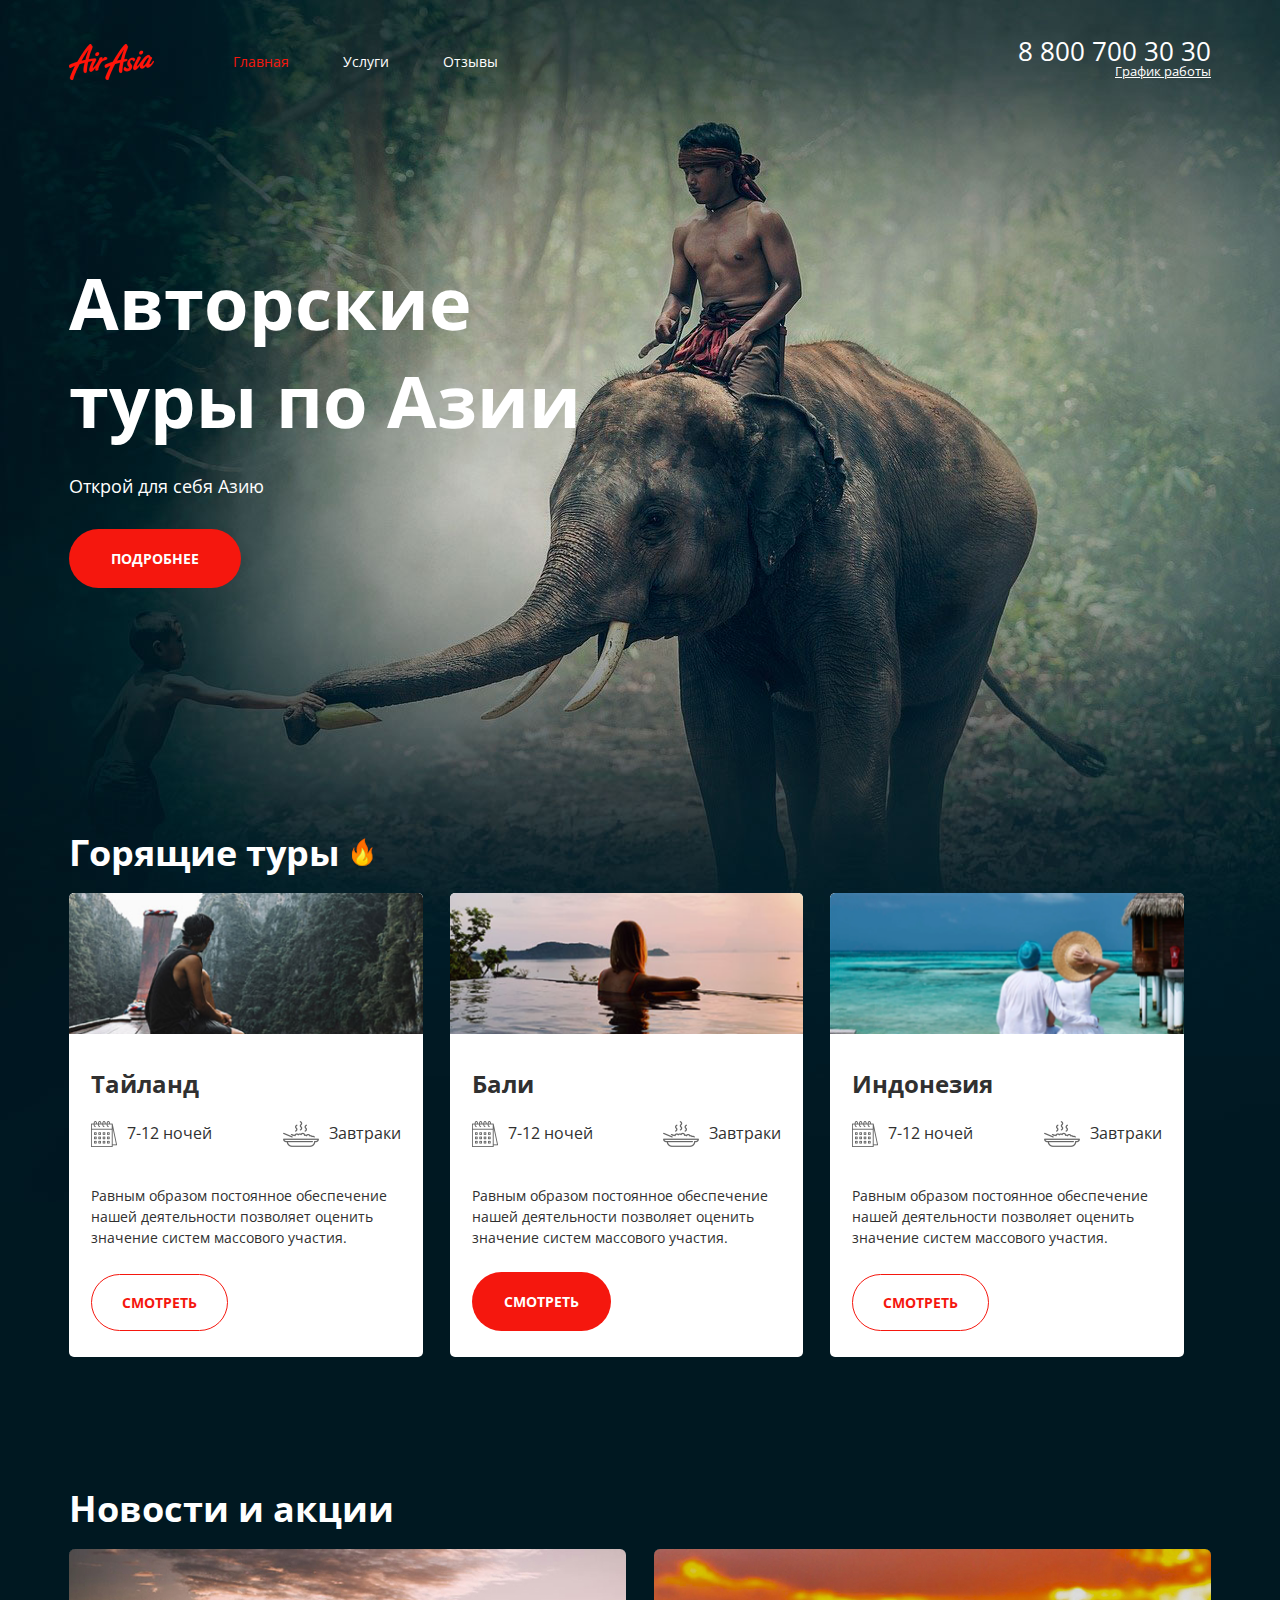
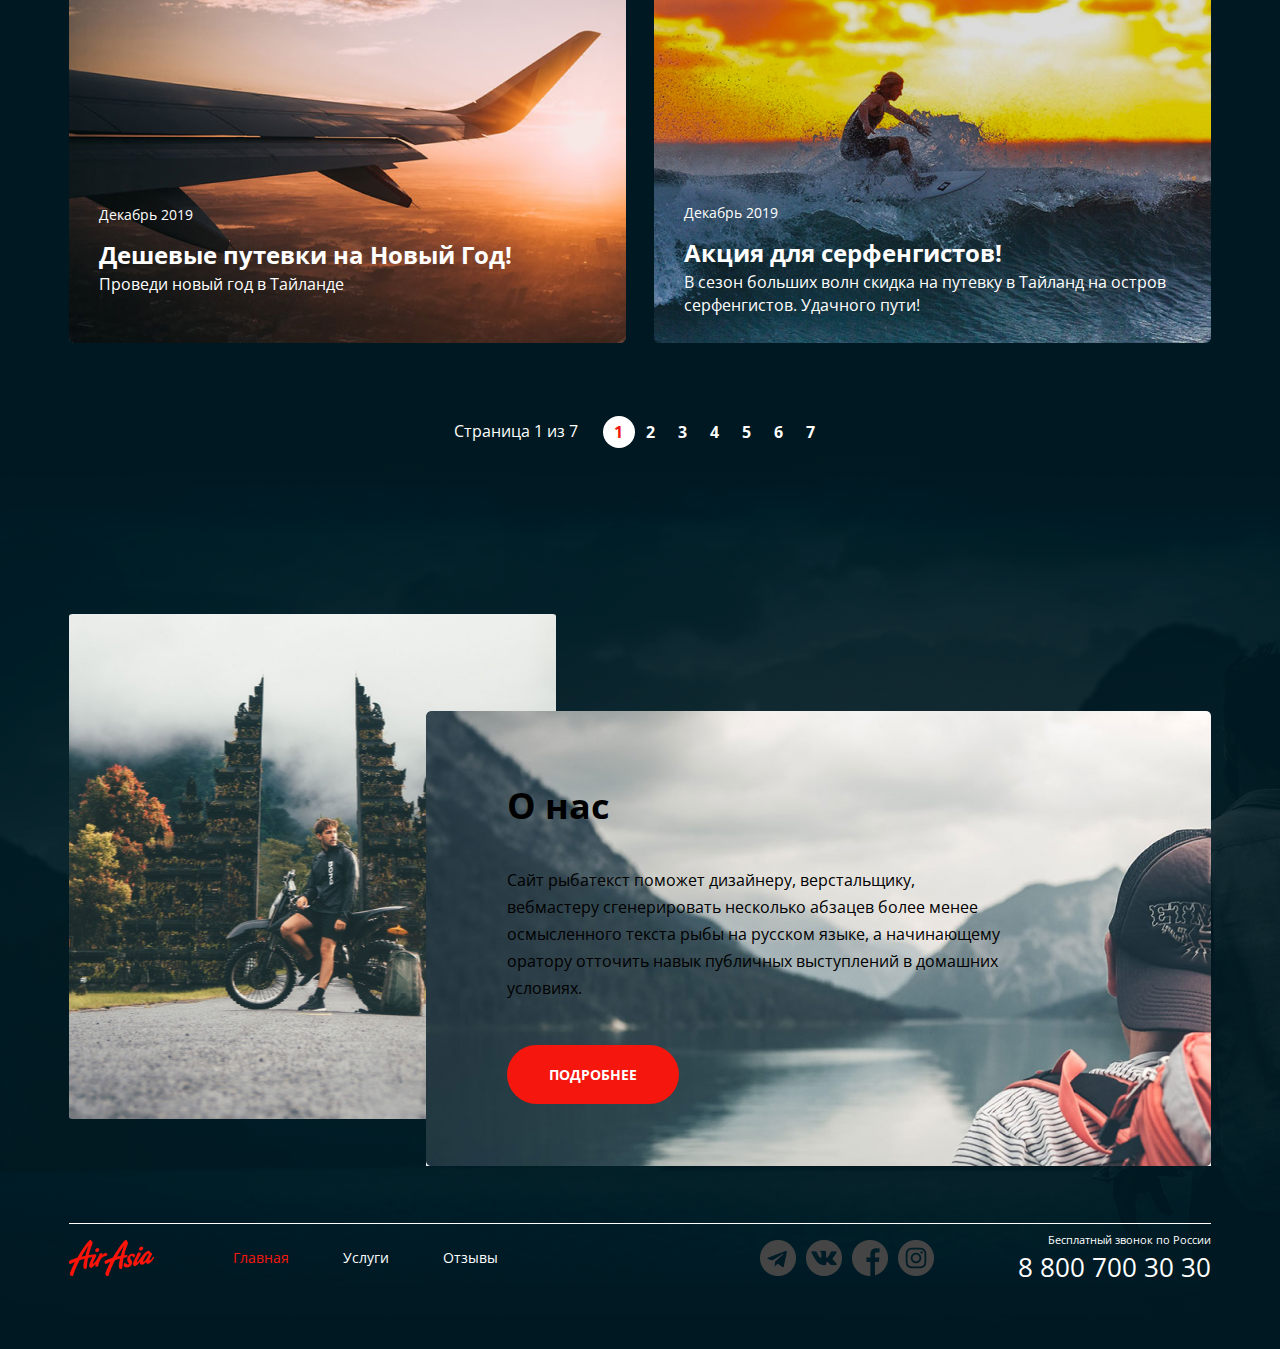
==== index.html @ 2a8212cf "загрузила файлы" ====
<!DOCTYPE html>
<html lang="ru">

<head>
  <meta charset="UTF-8">
  <meta http-equiv="X-UA-Compatible" content="IE=edge">
  <meta name="viewport" content="width=device-width, initial-scale=1.0">
  <link rel="preconnect" href="https://fonts.googleapis.com">
  <link rel="preconnect" href="https://fonts.gstatic.com" crossorigin>
  <link href="https://fonts.googleapis.com/css2?family=Open+Sans:wght@300;400;700&display=swap" rel="stylesheet">
  <link rel="stylesheet" href="./main.css">
  <title>AirAsia</title>
</head>

<body>
  <div class="wrapper main-wrapper">
    <div class="wrapper__content">
      <header class="header">
        <div class="header__container container">
          <div class="header__col">
            <a href="" class="logo">
              <img src="./img/logo/лого.png" alt="" class="logo__pic"> 
            </a>
            <nav class="menu">
              <ul class="menu__list">
                <li class="menu__item">
                  <a href="" class="menu__link menu__link--active">Главная</a>
                </li>
                <li class="menu__item">
                  <a href="./services.html" class="menu__link">Услуги</a>
                </li>
                <li class="menu__item">
                  <a href="" class="menu__link">Отзывы</a>
                </li>
              </ul>
            </nav>
          </div>
          <div class="header__col header__col--align--right">
            <address class="contacts">
              <a href="tel:+788007003030" class="contacts__tel">8 800 700 30 30</a>
              <div class="contacts__workhours">
                <a class="contacts__link">График работы</a>
                <div class="contacts__drop">
                   <ul class="contacts__list">
                     <li class="contacts__item"><b>пн-вс: 09:00 - 20:00</b></li>
                     <li class="contacts__item">Обед: 14:00 - 14:30</li>
                   </ul>
                 </div>
              </div>
            </address>
          </div>
        </div>
      </header>
      <main class="main-content">
        <section class="slogan">
          <div class="slogan-container container">
            <h1 class="slogan__title">Авторские туры по Азии</h1>
            <div class="slogan__desc">Открой для себя Азию</div>
            <div class="slogan__btn-wrapper">
              <a href="" class="btn">ПОДРОБНЕЕ</a>
            </div>             
          </div>         
        </section>
        <section class="tours">
          <div class="container">
            <h2 class="tours__title section-title">Горящие туры</h2>
            <ul class="tours__list">
              <li class="tours__item offer">
                <img src="./img/tours/river.png" alt="" class="offer__pic">
                <div class="offer__card">
                  <h3 class="offer__title">Тайланд</h3>
                  <div class="offer__features">
                    <div class="offer__feature offer__feature--time">7-12 ночей</div>
                    <div class="offer__feature offer__feature--food">Завтраки</div>
                  </div>
                  <p class="offer__text">Равным образом постоянное обеспечение нашей деятельности позволяет оценить
                    значение систем массового участия.
                  </p>

                  <div class="offer__btn-wrapper">
                    <a href="" class="btn btn--size--small btn--col--light">СМОТРЕТЬ</a>
                  </div>
                </div>
              </li>
              <li class="tours__item offer">
                <img src="./img/tours/pool.png" alt="" class="offer__pic">
                <div class="offer__card">
                  <div class="offer__desc">
                    <h3 class="offer__title">Бали</h3>
                    <div class="offer__features">
                      <div class="offer__feature offer__feature--time">7-12 ночей</div>
                      <div class="offer__feature offer__feature--food">Завтраки</div>
                    </div>
                    <p class="offer__text">Равным образом постоянное обеспечение нашей деятельности позволяет оценить
                      значение систем массового участия.
                    </p>
                  </div>

                  <div class="offer__btn-wrapper">
                    <a href="" class="btn btn--size--small">СМОТРЕТЬ</a>
                  </div>
                </div>
              </li>
              <li class="tours__item offer">
                <img src="./img/tours/ocean.png" alt="" class="offer__pic">
                <div class="offer__card">
                  <h3 class="offer__title">Индонезия</h3>
                  <div class="offer__features">
                    <div class="offer__feature offer__feature--time">7-12 ночей</div>
                    <div class="offer__feature offer__feature--food">Завтраки</div>
                  </div>
                  <p class="offer__text">Равным образом постоянное обеспечение нашей деятельности позволяет оценить
                    значение систем массового участия.
                  <div class="offer__btn-wrapper">
                    <a href="#" class="btn btn--size--small btn--col--light">СМОТРЕТЬ</a>
                  </div>
                </div>
              </li>
            </ul>
          </div>
        </section>
        <section class="news">
          <div class="news__container container">
            <h2 class="news__title section-title">Новости и акции</h2>
            <ul class="news__list">
              <li class="news__item single-news">
                <img src="./img/news/plain.jpg" alt="" class="single-news__pic">
                <div class="single-news__desc">
                  <div class="single-news__date">Декабрь 2019</div>
                  <h3 class="single-news__title">Дешевые путевки на Новый Год!</h3>
                  <p class="single-news__text">Проведи новый год в Тайланде</p>
                </div>
              </li>
              <li class="news__item single-news">
                <img src="./img/news/Surfer.jpg" alt="" class="single-news__pic">
                <div class="single-news__desc">
                  <div class="single-news__date">Декабрь 2019</div>
                  <h3 class="single-news__title">Акция для серфенгистов!</h3>
                  <p class="single-news__text">В сезон больших волн скидка на путевку в Тайланд на остров серфенгистов.
                    Удачного пути!</p>
                </div>
              </li>
            </ul>
            <div class="paginator">
              <div class="paginator__display">Страница 1 из 7</div>
              <ul class="paginator__list">
                <li class="paginator__item paginator__item--active">
                  <a href="" class="paginator__link">1</a>
                </li>
                <li class="paginator__item">
                  <a href="" class="paginator__link">2</a>
                </li>
                <li class="paginator__item">
                  <a href="" class="paginator__link">3</a>
                </li>
                <li class="paginator__item">
                  <a href="" class="paginator__link">4</a>
                </li>
                <li class="paginator__item">
                  <a href="" class="paginator__link">5</a>
                </li>
                <li class="paginator__item">
                  <a href="" class="paginator__link">6</a>
                </li>
                <li class="paginator__item">
                  <a href="" class="paginator__link">7</a>
                </li>

              </ul>
            </div>
          </div>
        </section>
        <section class="about">
          <div class="about__container container">
            <div class="about__content">
              <h2 class="about__title section-title">О нас</h2>
              <p class="about__desc">Сайт рыбатекст поможет дизайнеру, верстальщику, вебмастеру сгенерировать несколько абзацев более менее осмысленного текста рыбы на русском языке, а начинающему оратору отточить навык публичных выступлений в домашних условиях.</p>
              <div class="about__btn-wrapper">
                <a href="" class="btn">ПОДРОБНЕЕ</a>
              </div>
            </div>
          </div>
        </section>
      </main>
    </div>
    <footer class="footer">
      <div class="footer__container container">
        <div class="footer__col">
          <img src="./img/logo/лого.png" alt="" class="logo">
          <nav class="menu">
            <ul class="menu__list">
              <li class="menu__item">
                <a href="" class="menu__link menu__link--active">Главная</a>
              </li>
              <li class="menu__item">
                <a href="" class="menu__link">Услуги</a>
              </li>
              <li class="menu__item">
                <a href="" class="menu__link">Отзывы</a>
              </li>
            </ul>
          </nav>
        </div>
        <div class="footer__col">
          <ul class="socials">
            <li class="socials__item">
              <a href="" class="socials__link">
                <img src="./img/socials/telegram.png" alt="" class="socials__logo">
              </a>
            </li>
            <li class="socials__item">
              <a href="" class="socials__link">
                <img src="./img/socials/vk.png" alt="" class="socials__logo">
              </a>
            </li>
            <li class="socials__item">
              <a href="" class="socials__link">
                <img src="./img/socials/facebook.png" alt="" class="socials__logo">
              </a>
            </li>
            <li class="socials__item">
              <a href="" class="socials__link">
                <img src="./img/socials/instagram.png" alt="" class="socials__logo">
              </a>
            </li>
          </ul>
          <address class="contacts">
            <div class="contacts__call">Бесплатный звонок по России</div>
            <a href="tel:+788007003030" class="contacts__tel">8 800 700 30 30</a>
          </address>
        </div>
      </div>      
    </footer>
  </div>


</body>

</html>
---- main.css ----
@import url(./layout/nomalize.css);
@import url(./layout/base.css);

@import url(./css/header.css);
@import url(./css/menu.css);
@import url(./css/contacts.css);
@import url(./css/slogan.css);
@import url(./css/btn.css);
@import url(./css/section-title.css);
@import url(./css/tours.css);
@import url(./css/offer.css);
@import url(./css/news.css);
@import url(./css/single-news.css);
@import url(./css/paginator.css);
@import url(./css/about.css);
@import url(./css/footer.css);
@import url(./css/socials.css);


.top-line {
  min-height: 412px;
  display: flex;
  flex-direction: column;

}
.top-line__container {
  flex: 1;
  display: flex;
  flex-direction: column;
  justify-content: space-between;
}



.title {
font-weight: bold;
font-size: 72px;
line-height: 98px;
margin-bottom: 103px;


}




.breadcrumbs__list {
  display: flex;
  align-items: center;

}

.breadcrumbs__link {
  text-decoration: underline;
  color: #9A9A9A;
  font-size: 14px;
 line-height: 19px;
}

.breadcrumbs__item:after {
  content: '/';
  margin: 0 5px;
  color: #9A9A9A;
}
.breadcrumbs__item:last-child:after {
  display: none;
}
.breadcrumbs__item--active .breadcrumbs__link {
  font-weight: bold;
}
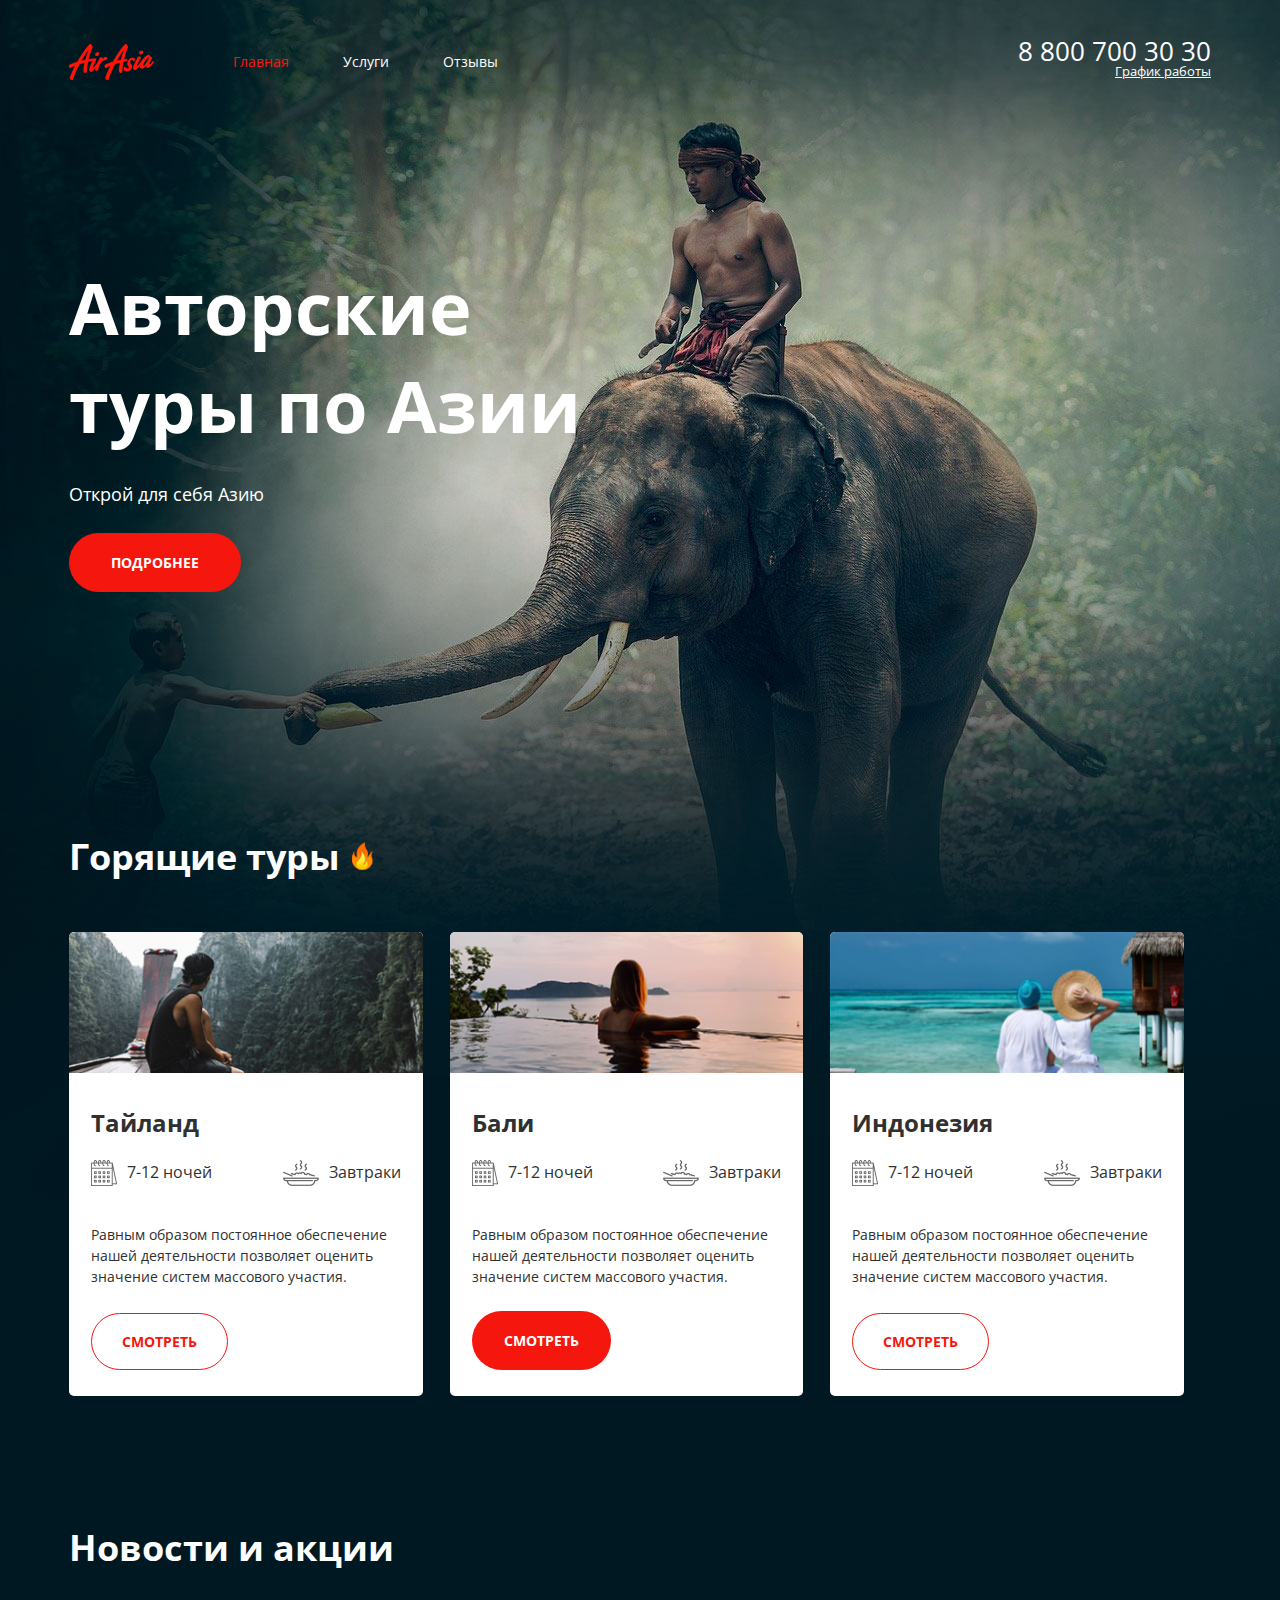
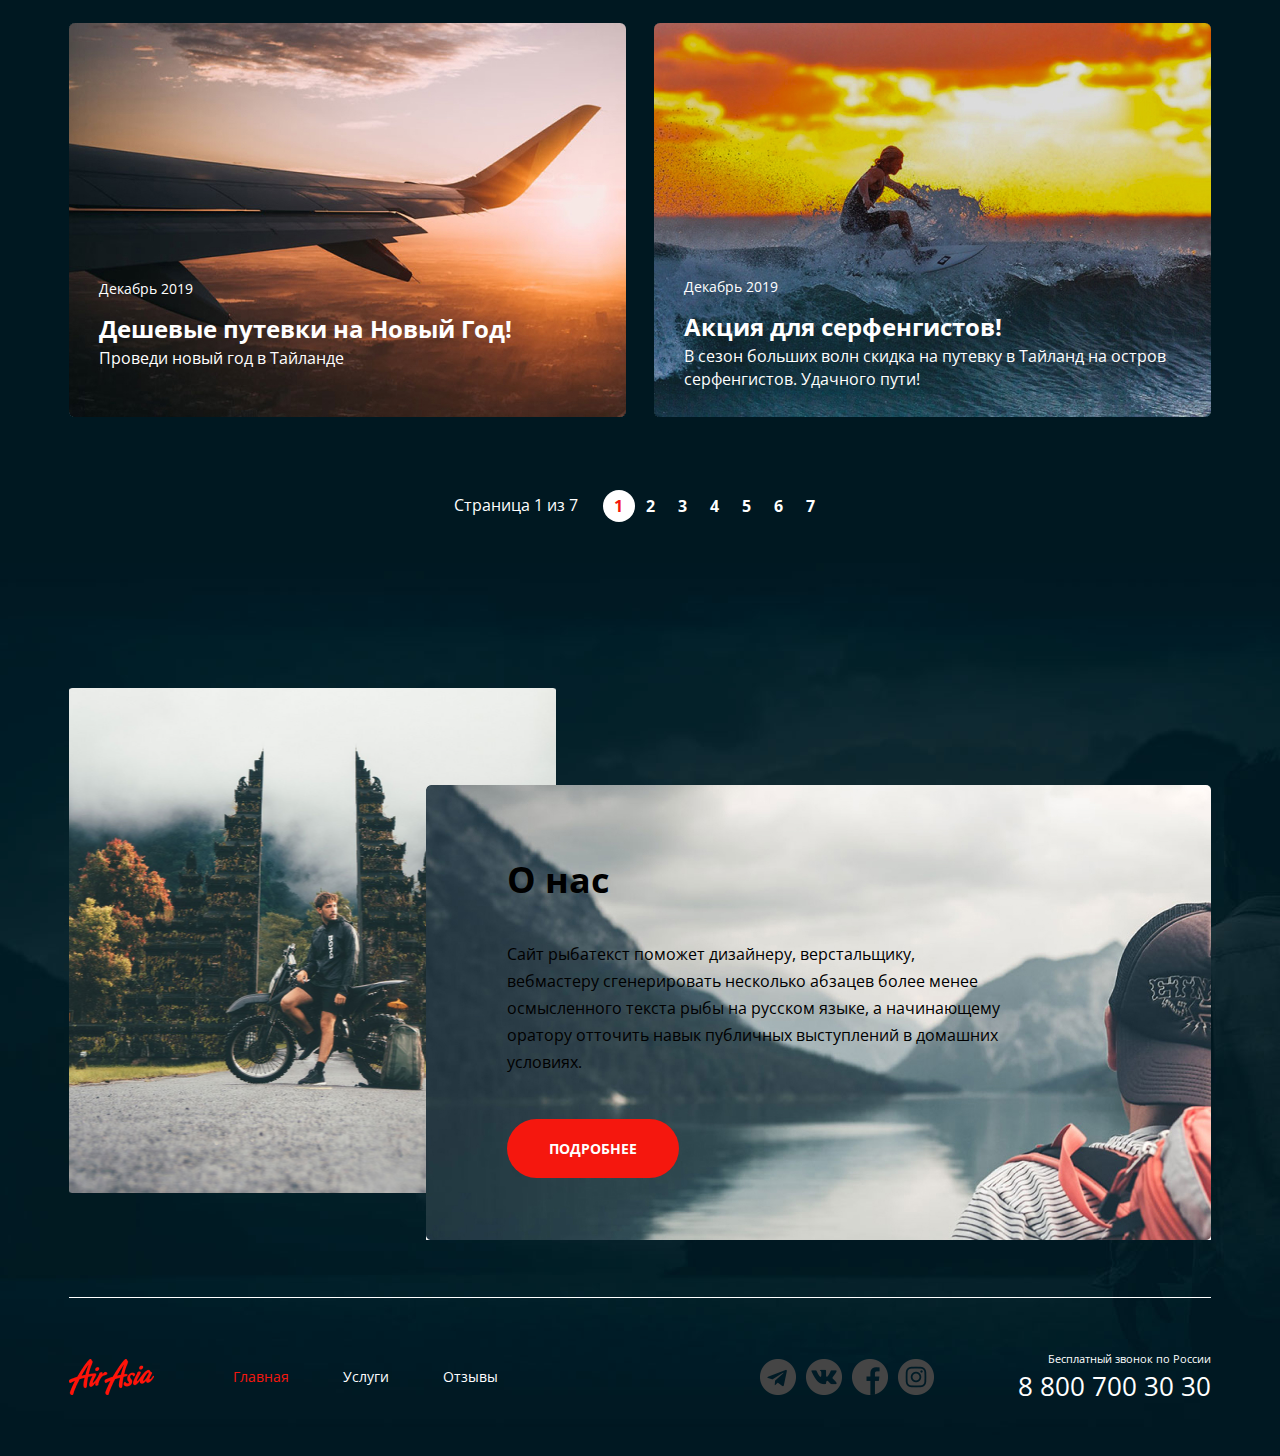
==== commit e306b7f8: "внесла корректировки" ====
--- a/index.html
+++ b/index.html
@@ -15,7 +15,7 @@
 <body>
   <div class="wrapper main-wrapper">
     <div class="wrapper__content">
-      <header class="header">
+      <header class="header header--mb">
         <div class="header__container container">
           <div class="header__col">
             <a href="" class="logo">
--- a/main.css
+++ b/main.css
@@ -15,56 +15,37 @@
 @import url(./css/about.css);
 @import url(./css/footer.css);
 @import url(./css/socials.css);
-
-
-.top-line {
-  min-height: 412px;
-  display: flex;
-  flex-direction: column;
-
-}
-.top-line__container {
-  flex: 1;
-  display: flex;
-  flex-direction: column;
-  justify-content: space-between;
-}
+@import url(./css/breadcrumbs.css);
+@import url(./css/top-line.css);
+@import url(./css/title.css);
+@import url(./css/page-content.css);
+@import url(./css/services.css);
+@import url(./css/service.css);
+@import url(./css/inner-section.css);
 
 
 
-.title {
-font-weight: bold;
-font-size: 72px;
-line-height: 98px;
-margin-bottom: 103px;
+.partners {
+  display: flex;
+  flex-wrap: wrap;
+  row-gap: 70px;
+}
 
+.partners__link {
+display: flex;
+width: 280px;
+height: 50px;
+justify-content: space-between;
+align-items: center;
+
+}
+.partners__logo {
+  max-width: 100%;
 
 }
 
 
 
 
-.breadcrumbs__list {
-  display: flex;
-  align-items: center;
 
-}
 
-.breadcrumbs__link {
-  text-decoration: underline;
-  color: #9A9A9A;
-  font-size: 14px;
- line-height: 19px;
-}
-
-.breadcrumbs__item:after {
-  content: '/';
-  margin: 0 5px;
-  color: #9A9A9A;
-}
-.breadcrumbs__item:last-child:after {
-  display: none;
-}
-.breadcrumbs__item--active .breadcrumbs__link {
-  font-weight: bold;
-}